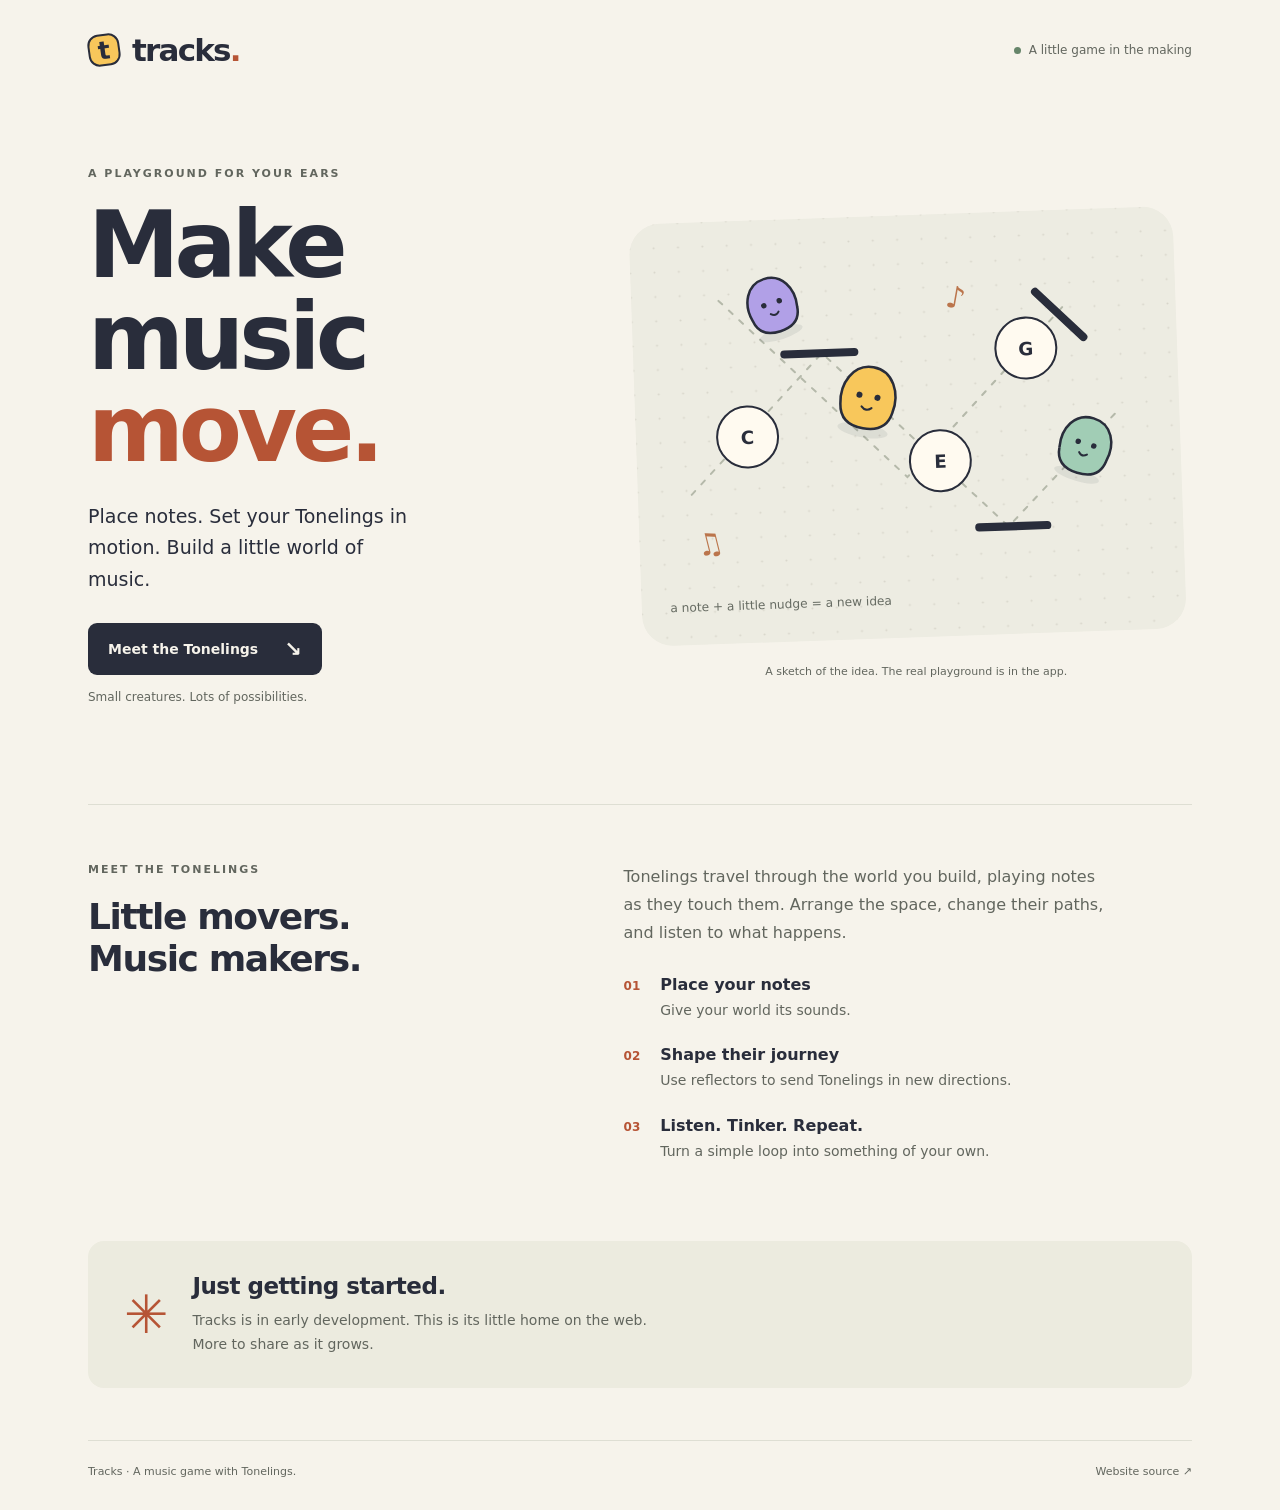
==== index.html @ f96f88aa "Add minimal Tracks website and GitHub Pages setup guide" ====
<!doctype html>
<html lang="en">
<head>
  <meta charset="utf-8">
  <meta name="viewport" content="width=device-width, initial-scale=1">
  <meta name="description" content="Tracks is a playful music game. Place notes, guide tiny Tonelings, and turn movement into music.">
  <meta name="theme-color" content="#f6f3eb">
  <title>Tracks — Make music move.</title>
  <link rel="icon" href="./favicon.svg" type="image/svg+xml">
  <link rel="stylesheet" href="./styles.css">
</head>
<body>
  <a class="skip" href="#main">Skip to content</a>
  <div class="page">
    <header>
      <a class="wordmark" href="./" aria-label="Tracks home"><span class="logo" aria-hidden="true">t</span>tracks<span class="period">.</span></a>
      <span class="status"><span aria-hidden="true"></span> A little game in the making</span>
    </header>
    <main id="main">
      <section class="hero" aria-labelledby="title">
        <div class="intro">
          <p class="eyebrow">A playground for your ears</p>
          <h1 id="title">Make music<br><span>move.</span></h1>
          <p class="lede">Place notes. Set your Tonelings in motion. Build a little world of music.</p>
          <a class="button" href="#how-it-works">Meet the Tonelings <span aria-hidden="true">↘</span></a>
          <p class="aside">Small creatures. Lots of possibilities.</p>
        </div>
        <figure class="playground">
          <svg viewBox="0 0 560 440" role="img" aria-labelledby="scene-title scene-description">
            <title id="scene-title">A little world of moving music</title>
            <desc id="scene-description">Three colourful Tonelings follow dotted paths between musical notes and reflectors. An illustration of the idea behind Tracks.</desc>
            <defs>
              <pattern id="dots" width="24" height="24" patternUnits="userSpaceOnUse"><circle cx="12" cy="12" r="1" fill="#d8d6cb"/></pattern>
            </defs>
            <rect x="12" y="12" width="536" height="416" rx="30" fill="#edece2"/>
            <rect x="12" y="12" width="536" height="416" rx="30" fill="url(#dots)"/>
            <path d="M65 280 L198 145 L376 322 L485 214" fill="none" stroke="#b5b9aa" stroke-width="2" stroke-dasharray="5 9" stroke-linecap="round"/>
            <path d="M98 90 L278 270 L442 102" fill="none" stroke="#b5b9aa" stroke-width="2" stroke-dasharray="5 9" stroke-linecap="round"/>
            <g stroke="#292d3b" stroke-width="8" stroke-linecap="round"><path d="M161 145 H230"/><path d="M347 322 H414"/><path d="M410 92 L456 138"/></g>
            <g fill="#fffaf0" stroke="#292d3b" stroke-width="2">
              <circle cx="122" cy="225" r="30"/><circle cx="311" cy="255" r="30"/><circle cx="399" cy="147" r="30"/>
            </g>
            <g fill="#292d3b" font-family="system-ui, sans-serif" font-size="18" font-weight="700" text-anchor="middle"><text x="122" y="232">C</text><text x="311" y="262">E</text><text x="399" y="154">G</text></g>
            <g transform="translate(242 191) rotate(12)">
              <ellipse cy="32" rx="25" ry="7" fill="#232737" opacity=".08"/>
              <path d="M-26 10 C-30-10-20-31 0-31 S30-10 26 10 Q23 30 0 30 Q-23 30-26 10" fill="#f8c75b" stroke="#292d3b" stroke-width="2.5"/>
              <circle cx="-9" cy="-2" r="3" fill="#292d3b"/><circle cx="9" cy="-2" r="3" fill="#292d3b"/>
              <path d="M-5 9 Q0 14 5 9" fill="none" stroke="#292d3b" stroke-width="2" stroke-linecap="round"/>
            </g>
            <g transform="translate(151 97) rotate(-16)">
              <ellipse cy="28" rx="22" ry="6" fill="#232737" opacity=".08"/>
              <path d="M-23 8 C-27-10-18-28 0-28 S27-10 23 8 Q21 26 0 26 Q-21 26-23 8" fill="#b1a0e7" stroke="#292d3b" stroke-width="2.5"/>
              <circle cx="-8" cy="-3" r="2.7" fill="#292d3b"/><circle cx="8" cy="-3" r="2.7" fill="#292d3b"/>
              <path d="M-4 7 Q0 11 4 7" fill="none" stroke="#292d3b" stroke-width="2" stroke-linecap="round"/>
            </g>
            <g transform="translate(454 246) rotate(19)">
              <ellipse cy="29" rx="23" ry="6" fill="#232737" opacity=".08"/>
              <path d="M-24 8 C-28-11-19-29 0-29 S28-11 24 8 Q22 27 0 27 Q-22 27-24 8" fill="#a1cdb5" stroke="#292d3b" stroke-width="2.5"/>
              <circle cx="-8" cy="-3" r="2.7" fill="#292d3b"/><circle cx="8" cy="-3" r="2.7" fill="#292d3b"/>
              <path d="M-4 7 Q0 11 4 7" fill="none" stroke="#292d3b" stroke-width="2" stroke-linecap="round"/>
            </g>
            <g fill="#666b62" font-family="system-ui, sans-serif" font-size="12"><text x="40" y="395">a note + a little nudge = a new idea</text></g>
            <g fill="#bb754c" font-family="system-ui, sans-serif" font-size="30"><text x="320" y="103" transform="rotate(12 320 103)">♪</text><text x="70" y="342" transform="rotate(-12 70 342)">♫</text></g>
          </svg>
          <figcaption>A sketch of the idea. The real playground is in the app.</figcaption>
        </figure>
      </section>
      <section id="how-it-works" class="how" aria-labelledby="how-title">
        <div class="section-heading"><p class="eyebrow">Meet the Tonelings</p><h2 id="how-title">Little movers.<br>Music makers.</h2></div>
        <div class="explanation">
          <p>Tonelings travel through the world you build, playing notes as they touch them. Arrange the space, change their paths, and listen to what happens.</p>
          <ol>
            <li><span class="step">01</span><div><h3>Place your notes</h3><p>Give your world its sounds.</p></div></li>
            <li><span class="step">02</span><div><h3>Shape their journey</h3><p>Use reflectors to send Tonelings in new directions.</p></div></li>
            <li><span class="step">03</span><div><h3>Listen. Tinker. Repeat.</h3><p>Turn a simple loop into something of your own.</p></div></li>
          </ol>
        </div>
      </section>
      <section class="coming" aria-labelledby="coming-title"><span class="spark" aria-hidden="true">✳</span><div><h2 id="coming-title">Just getting started.</h2><p>Tracks is in early development. This is its little home on the web.<br>More to share as it grows.</p></div></section>
    </main>
    <footer><span>Tracks <span aria-hidden="true">·</span> A music game with Tonelings.</span><a href="https://github.com/pink-paper/tracks-website">Website source <span aria-hidden="true">↗</span></a></footer>
  </div>
</body>
</html>
---- styles.css ----
:root{color-scheme:light;--paper:#f6f3eb;--ink:#292d3b;--muted:#62665e;--accent:#b65435;--line:#deded3}
*{box-sizing:border-box}
html{scroll-behavior:smooth;scroll-padding-top:2rem}
body{margin:0;background:var(--paper);color:var(--ink);font-family:Inter,ui-sans-serif,system-ui,-apple-system,BlinkMacSystemFont,"Segoe UI",sans-serif;-webkit-font-smoothing:antialiased}
a{color:inherit;text-underline-offset:4px}
a:focus-visible{outline:3px solid var(--accent);outline-offset:6px}
.skip{position:absolute;top:-100px;left:1rem;padding:1rem;background:var(--ink);color:white;z-index:2}.skip:focus{top:1rem}
.page{max-width:1200px;margin:auto;padding:0 48px}
header{display:flex;justify-content:space-between;align-items:center;padding:32px 0}
.wordmark{display:inline-flex;align-items:center;font-size:31px;letter-spacing:-1.8px;font-weight:850;text-decoration:none}.period{color:var(--accent)}
.logo{display:grid;place-items:center;width:32px;height:32px;margin-right:12px;background:#f8c75b;border:2px solid var(--ink);border-radius:11px;transform:rotate(-8deg);font-size:25px;line-height:1;letter-spacing:0}
.status{font-size:12px;color:var(--muted);display:flex;align-items:center;gap:8px}.status span{width:7px;height:7px;border-radius:50%;background:#66856a}
.hero{display:grid;grid-template-columns:1fr 1.12fr;gap:28px;align-items:center;padding:67px 0 88px}
.eyebrow{text-transform:uppercase;letter-spacing:2px;font-size:11px;font-weight:750;color:var(--muted);margin:0 0 20px}
h1{font-size:clamp(64px,7.2vw,92px);line-height:1;letter-spacing:-5px;margin:0 0 25px;font-weight:850}h1 span{color:var(--accent)}
.lede{font-size:19px;line-height:1.65;max-width:340px;margin:0 0 28px}
.button{display:inline-flex;gap:26px;align-items:center;min-height:52px;padding:14px 20px;background:var(--ink);color:var(--paper);border-radius:9px;text-decoration:none;font-size:14px;font-weight:650;transition:background .15s}.button:hover{background:#454b60}.button span{font-size:21px;line-height:1}
.aside{font-size:12px;color:var(--muted);margin-top:15px}
.playground{margin:0;transform:rotate(-2deg)}.playground svg{display:block;width:100%;height:auto}.playground figcaption{font-size:11px;color:var(--muted);text-align:center;margin-top:14px;line-height:1.5;transform:rotate(2deg)}
.how{border-top:1px solid var(--line);padding:58px 0 55px;display:grid;grid-template-columns:1fr 1.12fr;gap:28px}
h2{font-size:36px;line-height:1.16;letter-spacing:-1.4px;font-weight:750;margin:0}.explanation>p{font-size:16px;line-height:1.75;max-width:480px;margin:0 0 28px;color:var(--muted)}
ol{list-style:none;margin:0;padding:0}li{display:flex;gap:20px;align-items:flex-start;margin:0 0 24px}.step{font-size:12px;font-weight:750;color:var(--accent);padding-top:4px}h3{font-size:16px;margin:0 0 5px;font-weight:700}li p{font-size:14px;line-height:1.6;color:var(--muted);margin:0}
.coming{display:flex;gap:24px;align-items:center;padding:32px 36px;background:#ecebdf;border-radius:16px;margin:0 0 52px}.coming h2{font-size:23px;letter-spacing:-.5px}.coming p{font-size:14px;line-height:1.7;color:var(--muted);margin:9px 0 0}.spark{font-size:53px;color:var(--accent);line-height:1}
footer{display:flex;justify-content:space-between;gap:20px;padding:24px 0 32px;border-top:1px solid var(--line);font-size:11px;color:var(--muted)}footer a{text-decoration:none}footer a:hover{text-decoration:underline}
@media(max-width:760px){.page{padding:0 24px}header{padding:25px 0}.status{font-size:10px;max-width:130px;line-height:1.5}.hero{grid-template-columns:1fr;padding:42px 0 45px;gap:30px}h1{font-size:76px;letter-spacing:-4px}.lede{font-size:18px;max-width:370px}.playground{max-width:550px;width:100%;justify-self:center}.how{grid-template-columns:1fr;padding:37px 0 27px;gap:24px}h2{font-size:31px}.section-heading h2 br{display:none}.coming{padding:25px 22px;gap:18px;margin-bottom:32px}.spark{font-size:39px}.coming p br{display:none}footer{flex-wrap:wrap;gap:14px}}
@media(max-width:360px){.page{padding:0 18px}h1{font-size:64px}.wordmark{font-size:27px}.status{max-width:115px}.coming{align-items:flex-start}}
@media(prefers-reduced-motion:reduce){html{scroll-behavior:auto}.button{transition:none}}
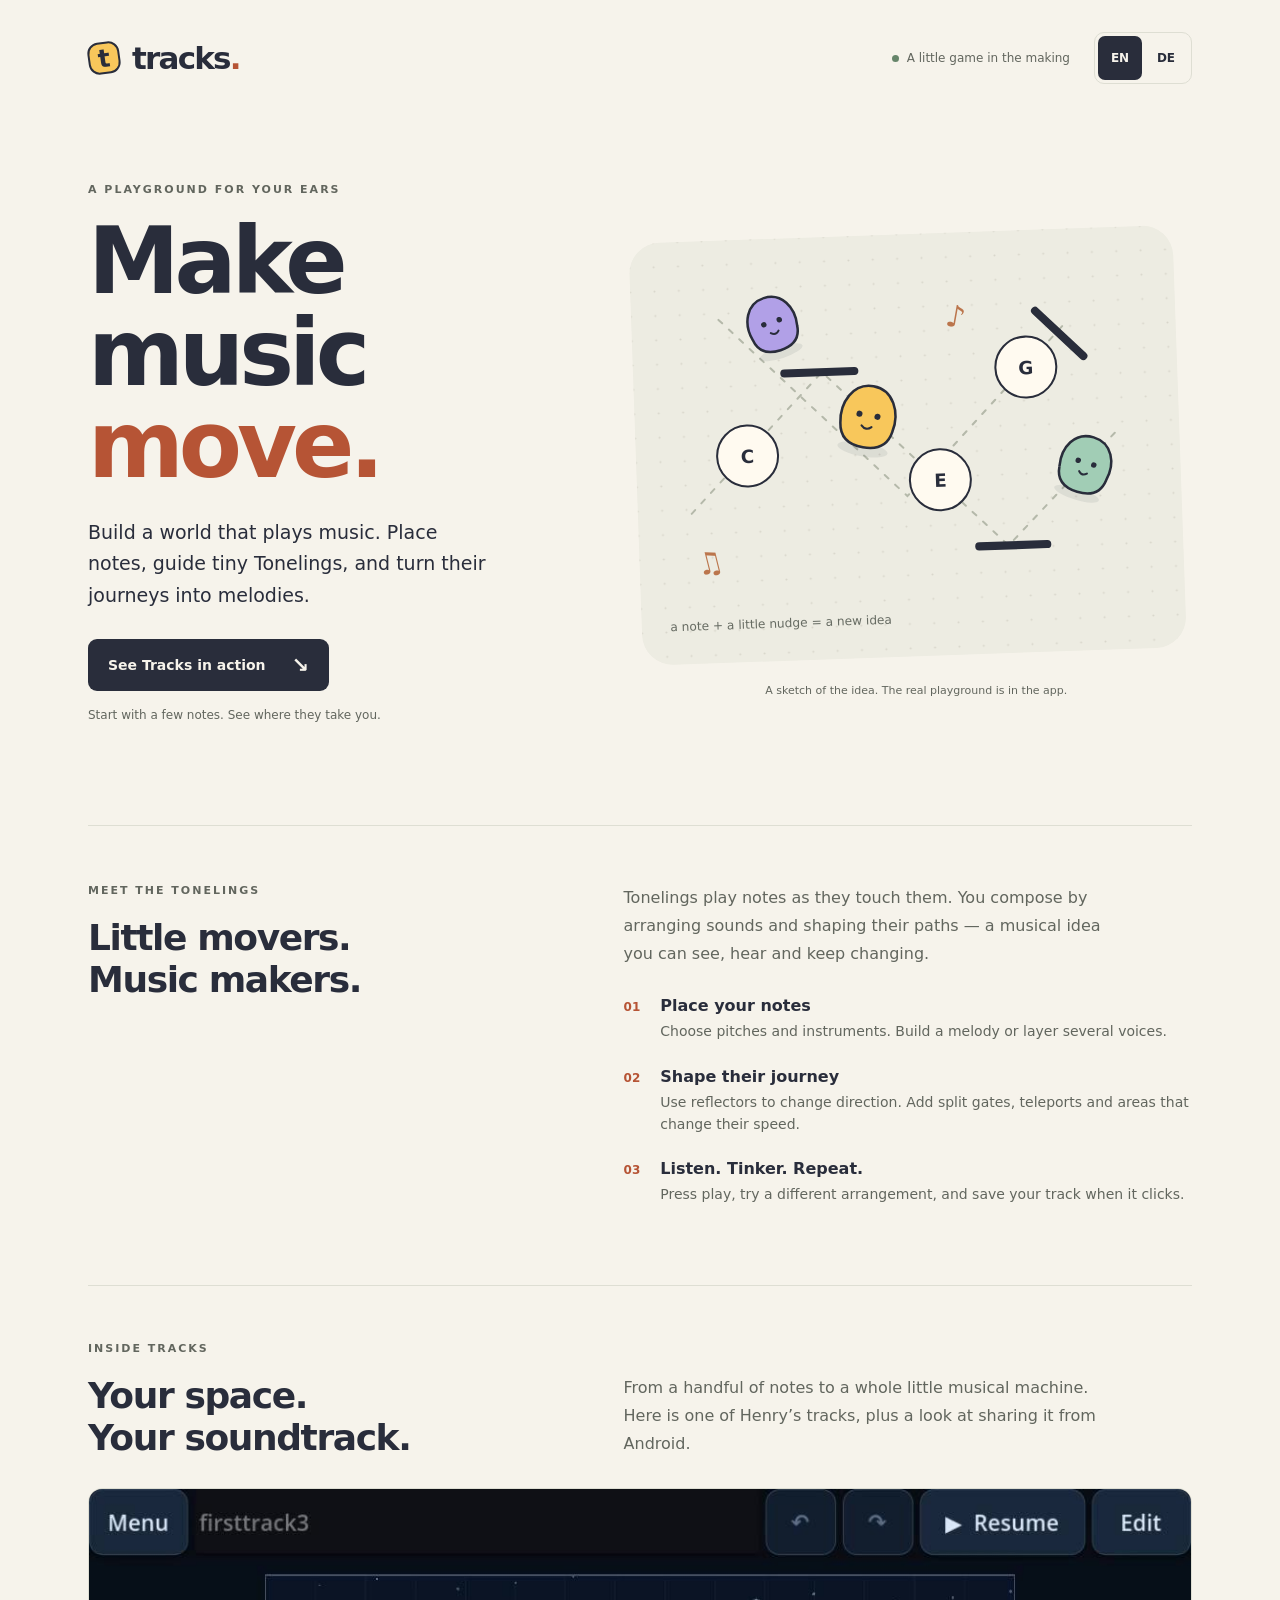
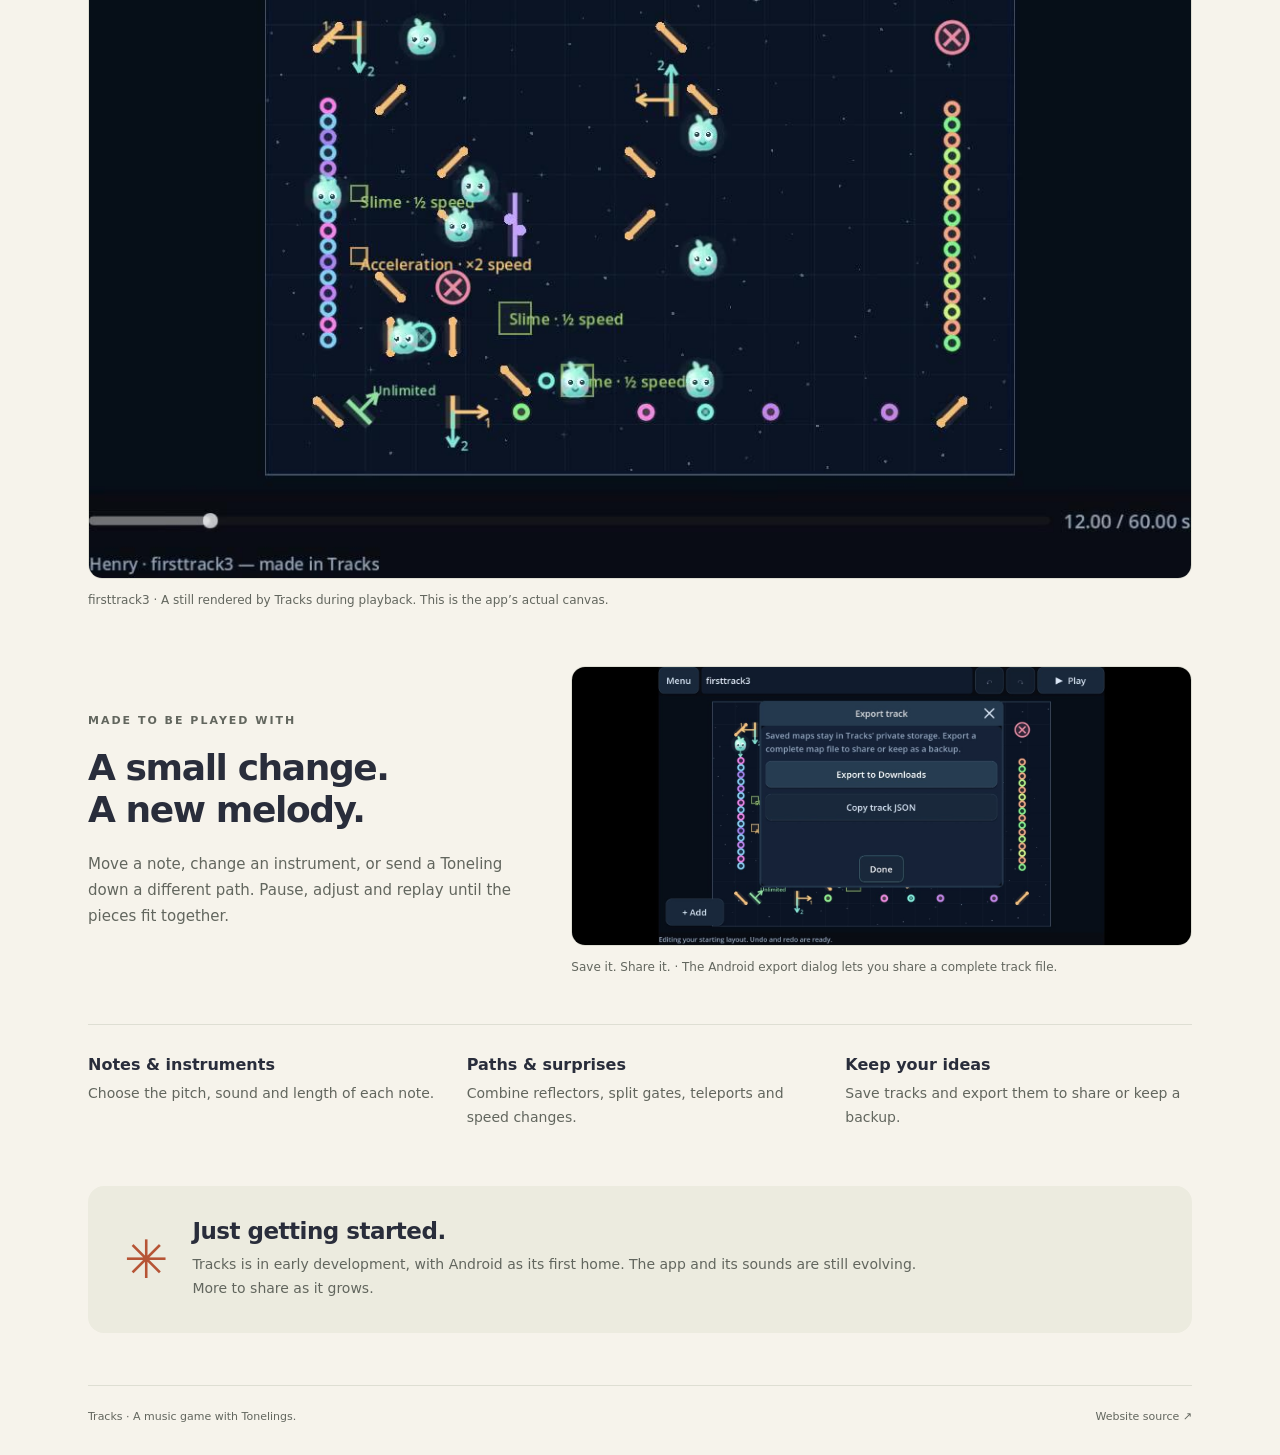
==== commit 9365fc24: "Add English and German pages with app images and clearer introduction" ====
--- a/index.html
+++ b/index.html
@@ -1,30 +1,29 @@
 <!doctype html>
-<html lang="en">
+<html lang="en" data-language-entry="auto">
 <head>
   <meta charset="utf-8">
   <meta name="viewport" content="width=device-width, initial-scale=1">
-  <meta name="description" content="Tracks is a playful music game. Place notes, guide tiny Tonelings, and turn movement into music.">
+  <meta name="description" content="Build musical worlds with Tracks. Place notes, guide tiny Tonelings, and turn their journeys into melodies.">
   <meta name="theme-color" content="#f6f3eb">
   <title>Tracks — Make music move.</title>
+  <link rel="canonical" href="https://pink-paper.github.io/tracks-website/en/">
+  <link rel="alternate" hreflang="en" href="https://pink-paper.github.io/tracks-website/en/">
+  <link rel="alternate" hreflang="de" href="https://pink-paper.github.io/tracks-website/de/">
+  <link rel="alternate" hreflang="x-default" href="https://pink-paper.github.io/tracks-website/">
   <link rel="icon" href="./favicon.svg" type="image/svg+xml">
   <link rel="stylesheet" href="./styles.css">
+  <script src="./language.js"></script>
 </head>
 <body>
   <a class="skip" href="#main">Skip to content</a>
   <div class="page">
     <header>
-      <a class="wordmark" href="./" aria-label="Tracks home"><span class="logo" aria-hidden="true">t</span>tracks<span class="period">.</span></a>
-      <span class="status"><span aria-hidden="true"></span> A little game in the making</span>
+      <a class="wordmark" href="./en/" aria-label="Tracks home"><span class="logo" aria-hidden="true">t</span>tracks<span class="period">.</span></a>
+      <div class="header-tools"><span class="status"><span aria-hidden="true"></span>A little game in the making</span><nav class="languages" aria-label="Language"><a href="./en/" lang="en" hreflang="en" aria-label="English">EN</a><a href="./de/" lang="de" hreflang="de" aria-label="Deutsch">DE</a></nav></div>
     </header>
     <main id="main">
       <section class="hero" aria-labelledby="title">
-        <div class="intro">
-          <p class="eyebrow">A playground for your ears</p>
-          <h1 id="title">Make music<br><span>move.</span></h1>
-          <p class="lede">Place notes. Set your Tonelings in motion. Build a little world of music.</p>
-          <a class="button" href="#how-it-works">Meet the Tonelings <span aria-hidden="true">↘</span></a>
-          <p class="aside">Small creatures. Lots of possibilities.</p>
-        </div>
+        <div class="intro"><p class="eyebrow">A playground for your ears</p><h1 id="title">Make music<br><span>move.</span></h1><p class="lede">Build a world that plays music. Place notes, guide tiny Tonelings, and turn their journeys into melodies.</p><a class="button" href="#inside">See Tracks in action <span aria-hidden="true">↘</span></a><p class="aside">Start with a few notes. See where they take you.</p></div>
         <figure class="playground">
           <svg viewBox="0 0 560 440" role="img" aria-labelledby="scene-title scene-description">
             <title id="scene-title">A little world of moving music</title>
@@ -67,16 +66,15 @@
       </section>
       <section id="how-it-works" class="how" aria-labelledby="how-title">
         <div class="section-heading"><p class="eyebrow">Meet the Tonelings</p><h2 id="how-title">Little movers.<br>Music makers.</h2></div>
-        <div class="explanation">
-          <p>Tonelings travel through the world you build, playing notes as they touch them. Arrange the space, change their paths, and listen to what happens.</p>
-          <ol>
-            <li><span class="step">01</span><div><h3>Place your notes</h3><p>Give your world its sounds.</p></div></li>
-            <li><span class="step">02</span><div><h3>Shape their journey</h3><p>Use reflectors to send Tonelings in new directions.</p></div></li>
-            <li><span class="step">03</span><div><h3>Listen. Tinker. Repeat.</h3><p>Turn a simple loop into something of your own.</p></div></li>
-          </ol>
-        </div>
+        <div class="explanation"><p>Tonelings play notes as they touch them. You compose by arranging sounds and shaping their paths — a musical idea you can see, hear and keep changing.</p><ol><li><span class="step">01</span><div><h3>Place your notes</h3><p>Choose pitches and instruments. Build a melody or layer several voices.</p></div></li><li><span class="step">02</span><div><h3>Shape their journey</h3><p>Use reflectors to change direction. Add split gates, teleports and areas that change their speed.</p></div></li><li><span class="step">03</span><div><h3>Listen. Tinker. Repeat.</h3><p>Press play, try a different arrangement, and save your track when it clicks.</p></div></li></ol></div>
       </section>
-      <section class="coming" aria-labelledby="coming-title"><span class="spark" aria-hidden="true">✳</span><div><h2 id="coming-title">Just getting started.</h2><p>Tracks is in early development. This is its little home on the web.<br>More to share as it grows.</p></div></section>
+      <section id="inside" class="inside" aria-labelledby="inside-title">
+        <div class="gallery-heading"><div><p class="eyebrow">Inside Tracks</p><h2 id="inside-title">Your space.<br>Your soundtrack.</h2></div><p>From a handful of notes to a whole little musical machine. Here is one of Henry’s tracks, plus a look at sharing it from Android.</p></div>
+        <figure class="app-shot"><a href="./assets/firsttrack3.jpg"><img src="./assets/firsttrack3.jpg" width="1152" height="720" loading="lazy" decoding="async" alt="App-rendered playback of firsttrack3: green Tonelings move between colourful notes, angled reflectors, split gates and speed-changing areas."></a><figcaption>firsttrack3 · A still rendered by Tracks during playback. This is the app’s actual canvas.</figcaption></figure>
+        <div class="detail-grid"><div class="detail-copy"><p class="eyebrow">Made to be played with</p><h2>A small change.<br>A new melody.</h2><p>Move a note, change an instrument, or send a Toneling down a different path. Pause, adjust and replay until the pieces fit together.</p></div><figure class="app-shot export-shot"><a href="./assets/android-export.jpg"><img src="./assets/android-export.jpg" width="1536" height="691" loading="lazy" decoding="async" alt="Tracks on Android with the Export track dialog open, offering Export to Downloads and Copy track JSON."></a><figcaption>Save it. Share it. · The Android export dialog lets you share a complete track file.</figcaption></figure></div>
+        <div class="features"><article><h3>Notes & instruments</h3><p>Choose the pitch, sound and length of each note.</p></article><article><h3>Paths & surprises</h3><p>Combine reflectors, split gates, teleports and speed changes.</p></article><article><h3>Keep your ideas</h3><p>Save tracks and export them to share or keep a backup.</p></article></div>
+      </section>
+      <section class="coming" aria-labelledby="coming-title"><span class="spark" aria-hidden="true">✳</span><div><h2 id="coming-title">Just getting started.</h2><p>Tracks is in early development, with Android as its first home. The app and its sounds are still evolving. More to share as it grows.</p></div></section>
     </main>
     <footer><span>Tracks <span aria-hidden="true">·</span> A music game with Tonelings.</span><a href="https://github.com/pink-paper/tracks-website">Website source <span aria-hidden="true">↗</span></a></footer>
   </div>
--- a/styles.css
+++ b/styles.css
@@ -25,3 +25,22 @@
 @media(max-width:760px){.page{padding:0 24px}header{padding:25px 0}.status{font-size:10px;max-width:130px;line-height:1.5}.hero{grid-template-columns:1fr;padding:42px 0 45px;gap:30px}h1{font-size:76px;letter-spacing:-4px}.lede{font-size:18px;max-width:370px}.playground{max-width:550px;width:100%;justify-self:center}.how{grid-template-columns:1fr;padding:37px 0 27px;gap:24px}h2{font-size:31px}.section-heading h2 br{display:none}.coming{padding:25px 22px;gap:18px;margin-bottom:32px}.spark{font-size:39px}.coming p br{display:none}footer{flex-wrap:wrap;gap:14px}}
 @media(max-width:360px){.page{padding:0 18px}h1{font-size:64px}.wordmark{font-size:27px}.status{max-width:115px}.coming{align-items:flex-start}}
 @media(prefers-reduced-motion:reduce){html{scroll-behavior:auto}.button{transition:none}}
+.header-tools{display:flex;align-items:center;gap:24px}
+.languages{display:flex;gap:2px;padding:3px;border:1px solid var(--line);border-radius:10px}
+.languages a{display:grid;place-items:center;min-width:44px;min-height:44px;padding:8px;font-size:12px;font-weight:750;text-decoration:none;border-radius:7px}
+.languages a:hover{background:#e9e6dd}.languages a[aria-current=page]{background:var(--ink);color:var(--paper)}
+html[lang=de] h1{font-size:clamp(42px,5.2vw,64px);letter-spacing:-3px;line-height:1.08}
+.lede{max-width:410px}.aside{line-height:1.6}
+.inside{border-top:1px solid var(--line);padding:56px 0}
+.gallery-heading{display:grid;grid-template-columns:1fr 1.12fr;gap:28px;align-items:end;margin-bottom:30px}
+.gallery-heading>p,.detail-copy>p:not(.eyebrow){font-size:16px;line-height:1.75;color:var(--muted);max-width:490px;margin:0}
+.app-shot{margin:0;min-width:0}.app-shot img{display:block;width:100%;height:auto;background:#0b1220;border-radius:14px;border:1px solid var(--line)}
+.app-shot a{display:block;border-radius:14px}.app-shot figcaption{font-size:12px;color:var(--muted);line-height:1.65;margin-top:12px;max-width:760px}
+.detail-grid{display:grid;grid-template-columns:1fr 1.4fr;gap:40px;align-items:center;margin-top:55px}
+.detail-copy h2{margin-bottom:20px}.detail-copy>p:not(.eyebrow){font-size:15px}
+.features{display:grid;grid-template-columns:repeat(3,minmax(0,1fr));gap:32px;margin-top:46px;padding-top:30px;border-top:1px solid var(--line)}
+.features p{font-size:14px;line-height:1.7;color:var(--muted);margin:8px 0 0}
+.coming p{max-width:760px}
+.section-heading h2 br{display:initial}
+@media(max-width:960px){.header-tools{gap:16px}.header-tools .status{max-width:155px;line-height:1.5}.detail-grid{gap:26px}}
+@media(max-width:760px){.header-tools .status{display:none}.header-tools{gap:0}.languages a{min-width:44px}.gallery-heading,.detail-grid{grid-template-columns:1fr;gap:24px}.gallery-heading{align-items:start}.inside{padding:38px 0}.detail-grid{margin-top:36px}.features{grid-template-columns:1fr;gap:22px;margin-top:30px}.app-shot img{border-radius:9px}.detail-copy>p:not(.eyebrow){max-width:540px}html[lang=de] h1{font-size:clamp(40px,8.8vw,62px);letter-spacing:-2px}}
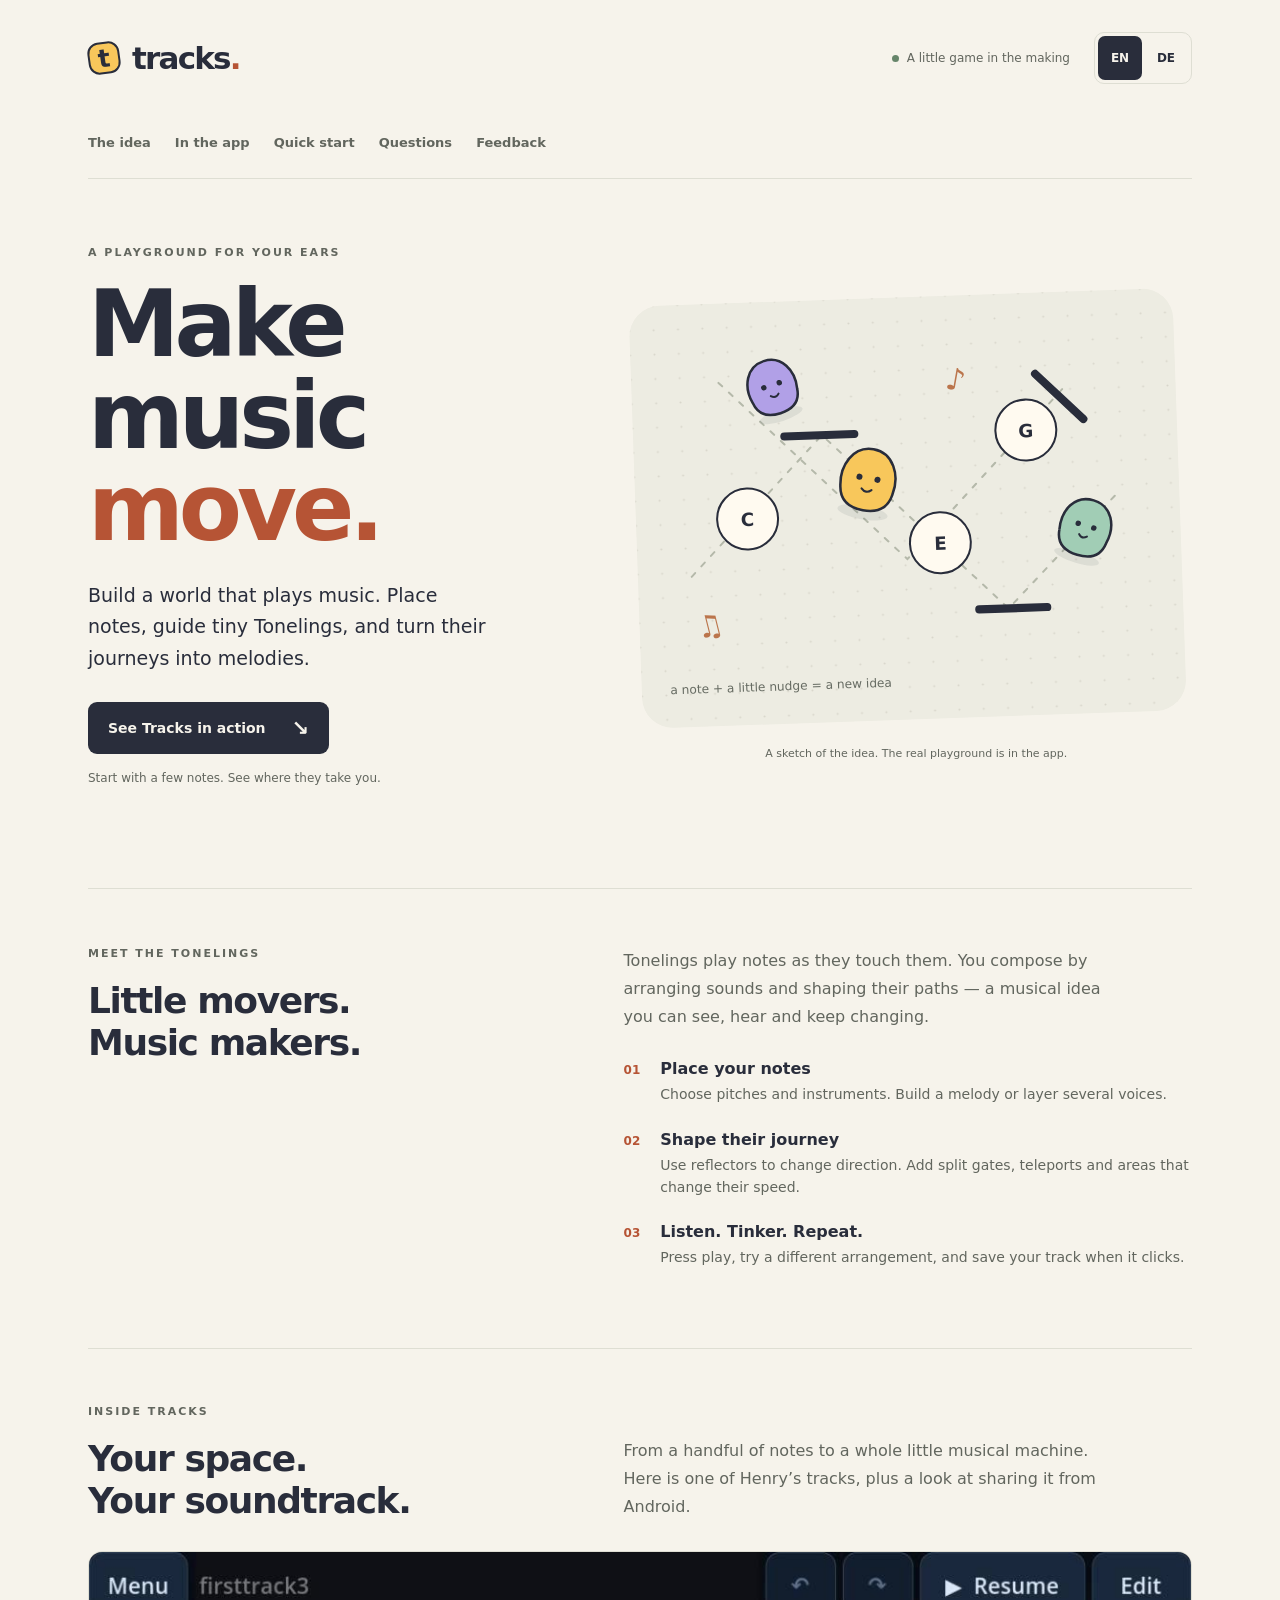
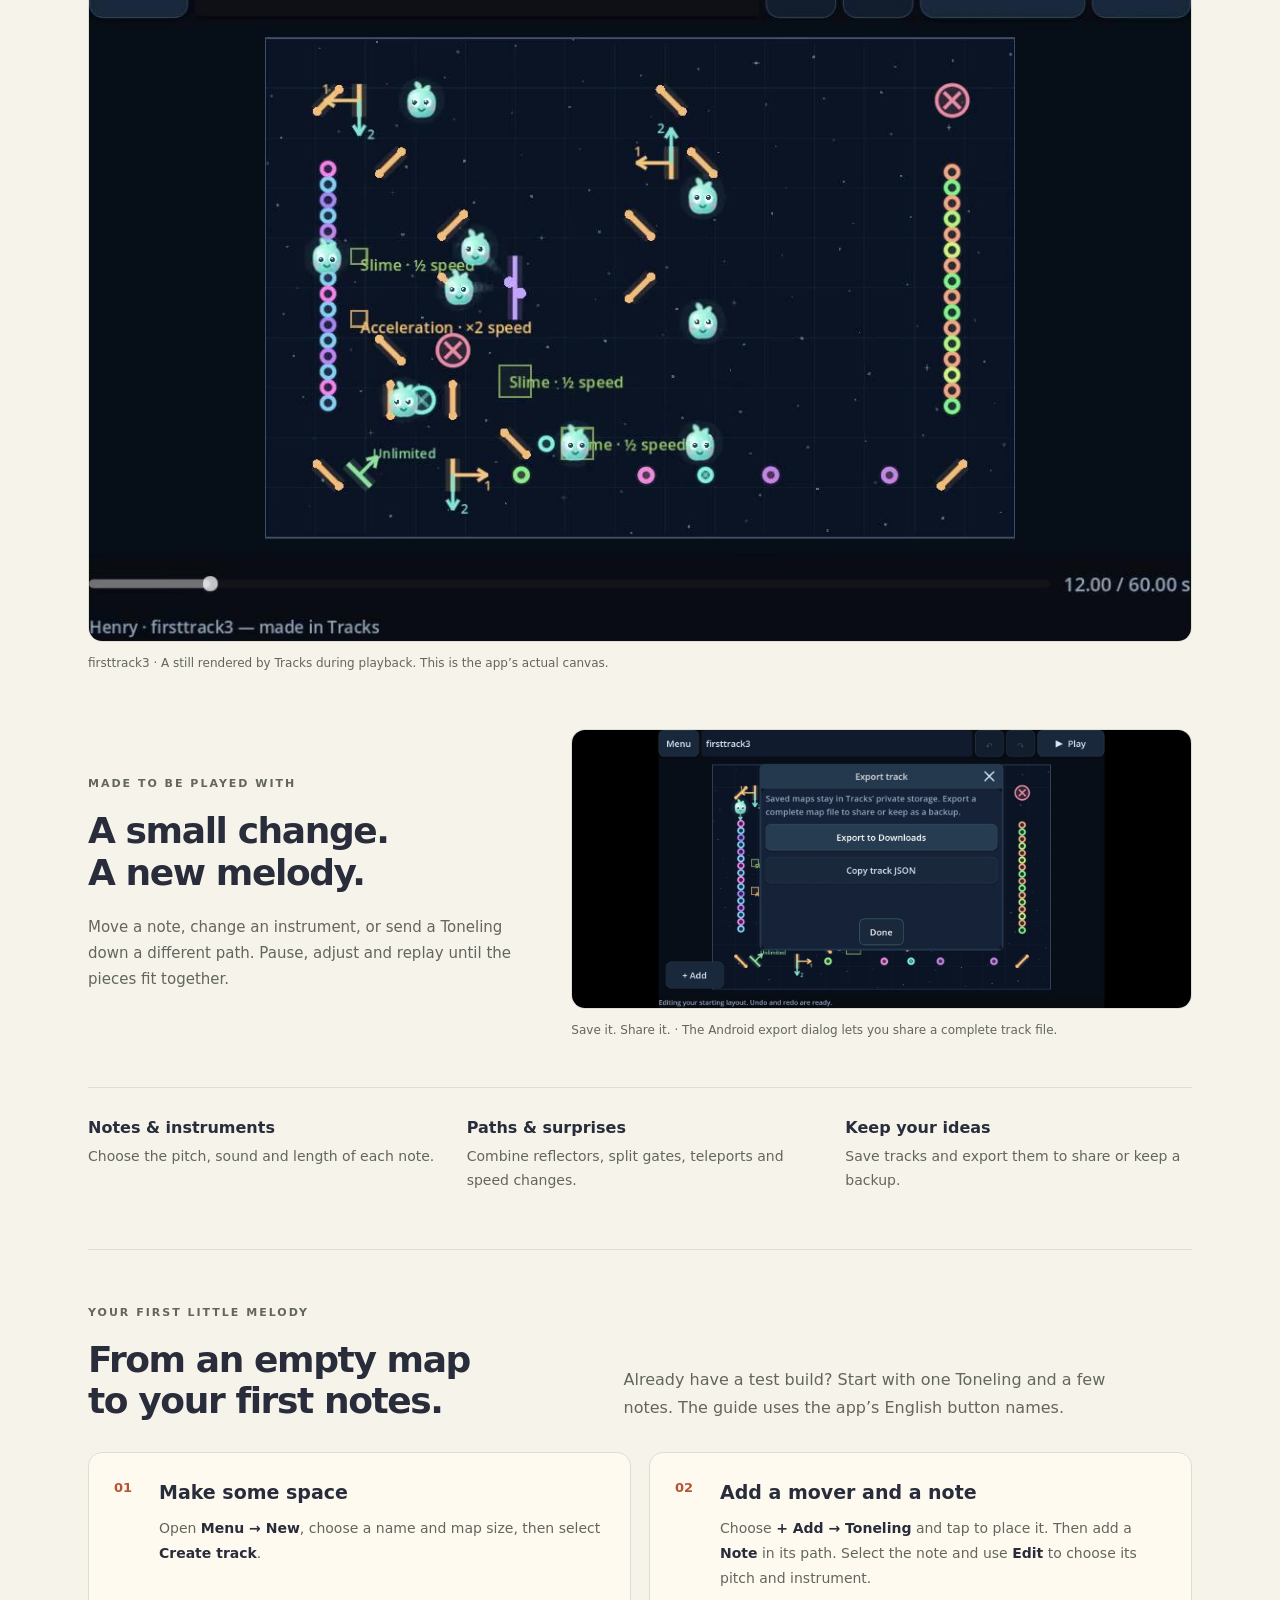
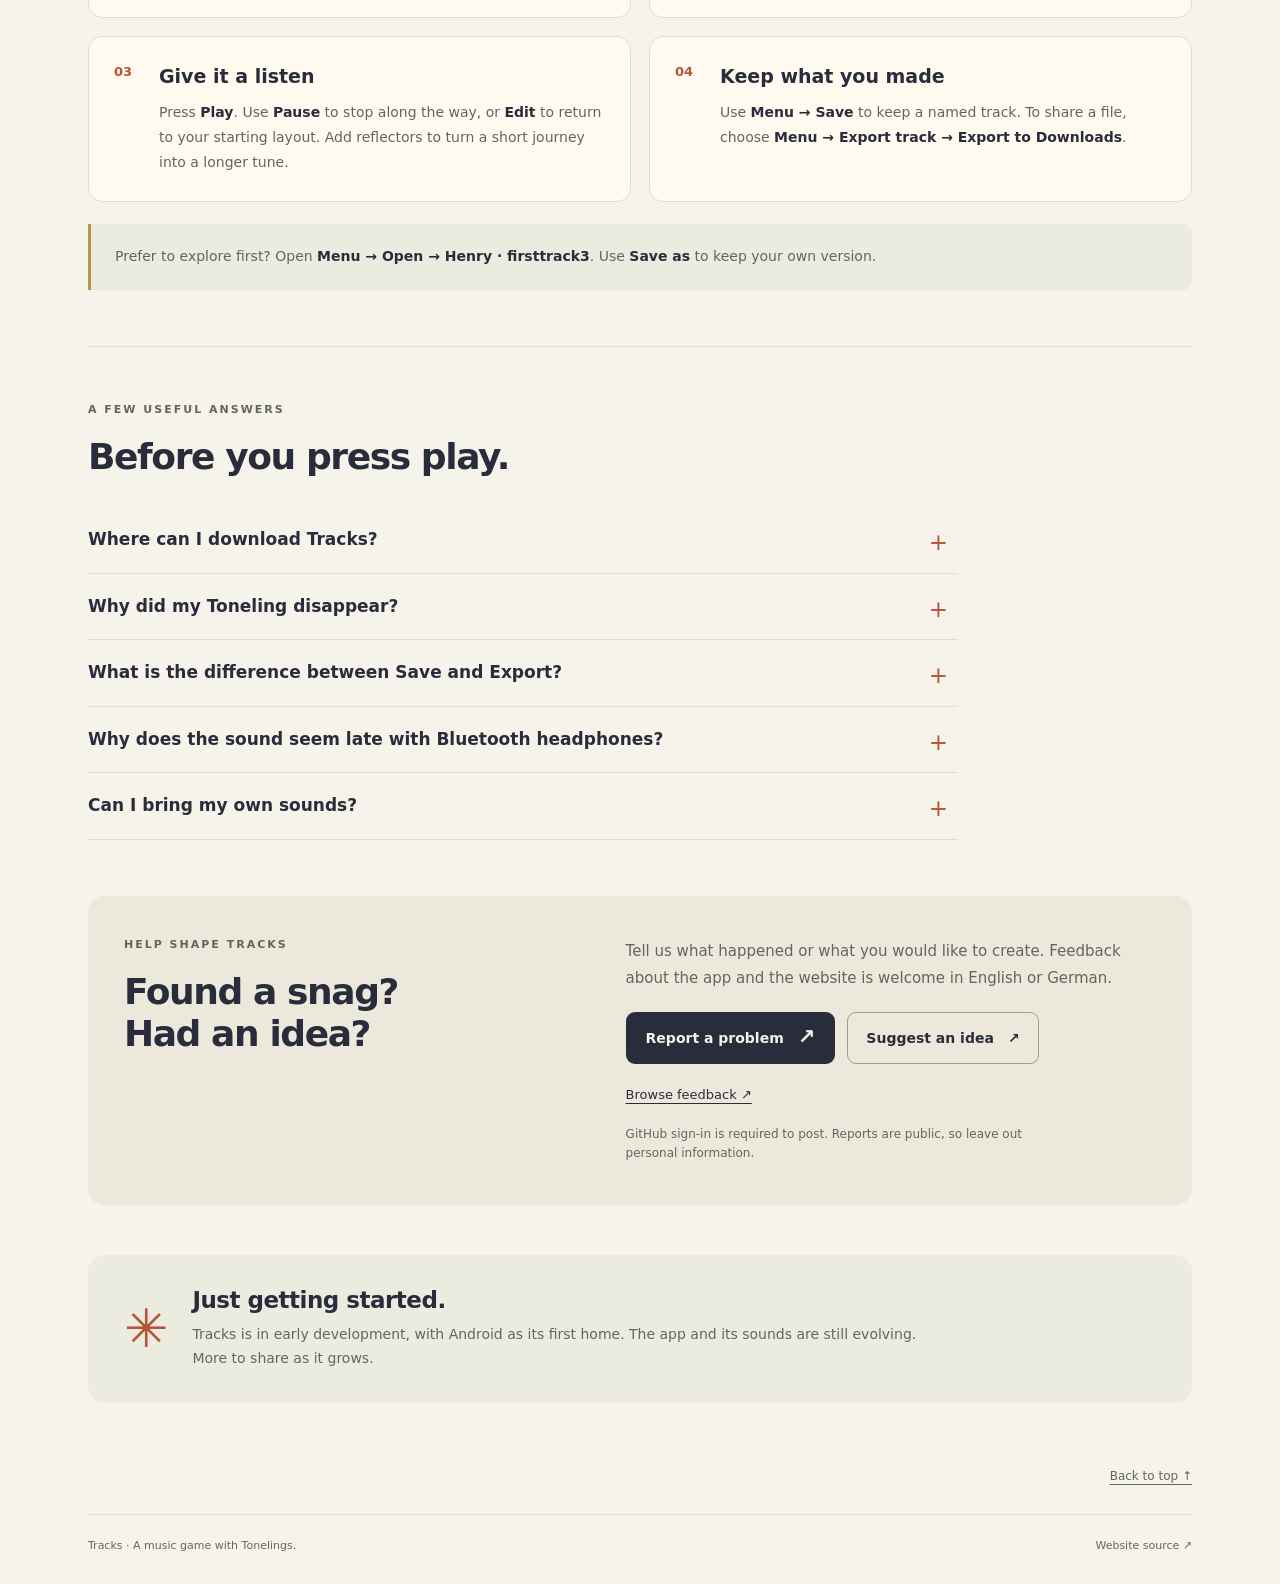
==== commit ae458f74: "Add bilingual quick-start guide, FAQs, navigation and feedback forms" ====
--- a/index.html
+++ b/index.html
@@ -21,7 +21,8 @@
       <a class="wordmark" href="./en/" aria-label="Tracks home"><span class="logo" aria-hidden="true">t</span>tracks<span class="period">.</span></a>
       <div class="header-tools"><span class="status"><span aria-hidden="true"></span>A little game in the making</span><nav class="languages" aria-label="Language"><a href="./en/" lang="en" hreflang="en" aria-label="English">EN</a><a href="./de/" lang="de" hreflang="de" aria-label="Deutsch">DE</a></nav></div>
     </header>
-    <main id="main">
+    <nav class="section-nav" aria-label="Explore Tracks"><a href="#how-it-works">The idea</a><a href="#inside">In the app</a><a href="#start">Quick start</a><a href="#questions">Questions</a><a href="#feedback">Feedback</a></nav>
+    <main id="main" tabindex="-1">
       <section class="hero" aria-labelledby="title">
         <div class="intro"><p class="eyebrow">A playground for your ears</p><h1 id="title">Make music<br><span>move.</span></h1><p class="lede">Build a world that plays music. Place notes, guide tiny Tonelings, and turn their journeys into melodies.</p><a class="button" href="#inside">See Tracks in action <span aria-hidden="true">↘</span></a><p class="aside">Start with a few notes. See where they take you.</p></div>
         <figure class="playground">
@@ -74,8 +75,20 @@
         <div class="detail-grid"><div class="detail-copy"><p class="eyebrow">Made to be played with</p><h2>A small change.<br>A new melody.</h2><p>Move a note, change an instrument, or send a Toneling down a different path. Pause, adjust and replay until the pieces fit together.</p></div><figure class="app-shot export-shot"><a href="./assets/android-export.jpg"><img src="./assets/android-export.jpg" width="1536" height="691" loading="lazy" decoding="async" alt="Tracks on Android with the Export track dialog open, offering Export to Downloads and Copy track JSON."></a><figcaption>Save it. Share it. · The Android export dialog lets you share a complete track file.</figcaption></figure></div>
         <div class="features"><article><h3>Notes & instruments</h3><p>Choose the pitch, sound and length of each note.</p></article><article><h3>Paths & surprises</h3><p>Combine reflectors, split gates, teleports and speed changes.</p></article><article><h3>Keep your ideas</h3><p>Save tracks and export them to share or keep a backup.</p></article></div>
       </section>
+      <section id="start" class="getting-started" aria-labelledby="start-title">
+        <div class="gallery-heading"><div><p class="eyebrow">Your first little melody</p><h2 id="start-title">From an empty map<br>to your first notes.</h2></div><p>Already have a test build? Start with one Toneling and a few notes. The guide uses the app’s English button names.</p></div>
+        <div class="guide-grid"><article class="guide-card"><span class="guide-number" aria-hidden="true">01</span><h3>Make some space</h3><p>Open <strong>Menu → New</strong>, choose a name and map size, then select <strong>Create track</strong>.</p></article><article class="guide-card"><span class="guide-number" aria-hidden="true">02</span><h3>Add a mover and a note</h3><p>Choose <strong>+ Add → Toneling</strong> and tap to place it. Then add a <strong>Note</strong> in its path. Select the note and use <strong>Edit</strong> to choose its pitch and instrument.</p></article><article class="guide-card"><span class="guide-number" aria-hidden="true">03</span><h3>Give it a listen</h3><p>Press <strong>Play</strong>. Use <strong>Pause</strong> to stop along the way, or <strong>Edit</strong> to return to your starting layout. Add reflectors to turn a short journey into a longer tune.</p></article><article class="guide-card"><span class="guide-number" aria-hidden="true">04</span><h3>Keep what you made</h3><p>Use <strong>Menu → Save</strong> to keep a named track. To share a file, choose <strong>Menu → Export track → Export to Downloads</strong>.</p></article></div><p class="example-tip">Prefer to explore first? Open <strong>Menu → Open → Henry · firsttrack3</strong>. Use <strong>Save as</strong> to keep your own version.</p>
+      </section>
+      <section id="questions" class="questions" aria-labelledby="questions-title">
+        <p class="eyebrow">A few useful answers</p><h2 id="questions-title">Before you press play.</h2><div class="faq-list"><details><summary>Where can I download Tracks?</summary><div class="answer"><p>Tracks is currently being developed and tested privately, primarily on Android. There is no public download on this website yet.</p></div></details><details><summary>Why did my Toneling disappear?</summary><div class="answer"><p>A Toneling leaves the performance when it crosses the map boundary. The edges do not bounce it back. Place reflectors if you want to keep it inside.</p></div></details><details><summary>What is the difference between Save and Export?</summary><div class="answer"><p><strong>Save</strong> keeps a track in the app’s own storage so you can open it again. <strong>Export track</strong> creates a separate file for sharing or backup. On supported Android versions, look in <strong>Downloads/Tracks</strong>.</p></div></details><details><summary>Why does the sound seem late with Bluetooth headphones?</summary><div class="answer"><p>Bluetooth can add noticeable delay. Try the phone speaker to compare. In <strong>Menu → Settings</strong>, <strong>Screen delay (ms)</strong> can align the animation with the sound; it does not reduce the headphones’ audio delay.</p></div></details><details><summary>Can I bring my own sounds?</summary><div class="answer"><p>Importing your own sounds is planned, but is not available in the current test version.</p></div></details></div>
+      </section>
+      <section id="feedback" class="feedback" aria-labelledby="feedback-title">
+        <div><p class="eyebrow">Help shape Tracks</p><h2 id="feedback-title">Found a snag?<br>Had an idea?</h2></div>
+        <div><p>Tell us what happened or what you would like to create. Feedback about the app and the website is welcome in English or German.</p><div class="feedback-actions"><a class="button" href="https://github.com/pink-paper/tracks-website/issues/new?template=bug_report.yml">Report a problem <span aria-hidden="true">↗</span></a><a class="secondary-button" href="https://github.com/pink-paper/tracks-website/issues/new?template=idea.yml">Suggest an idea <span aria-hidden="true">↗</span></a></div><a class="browse-feedback" href="https://github.com/pink-paper/tracks-website/issues">Browse feedback ↗</a><p class="feedback-note">GitHub sign-in is required to post. Reports are public, so leave out personal information.</p></div>
+      </section>
       <section class="coming" aria-labelledby="coming-title"><span class="spark" aria-hidden="true">✳</span><div><h2 id="coming-title">Just getting started.</h2><p>Tracks is in early development, with Android as its first home. The app and its sounds are still evolving. More to share as it grows.</p></div></section>
     </main>
+    <p class="back-top"><a href="#main">Back to top ↑</a></p>
     <footer><span>Tracks <span aria-hidden="true">·</span> A music game with Tonelings.</span><a href="https://github.com/pink-paper/tracks-website">Website source <span aria-hidden="true">↗</span></a></footer>
   </div>
 </body>
--- a/styles.css
+++ b/styles.css
@@ -44,3 +44,27 @@
 .section-heading h2 br{display:initial}
 @media(max-width:960px){.header-tools{gap:16px}.header-tools .status{max-width:155px;line-height:1.5}.detail-grid{gap:26px}}
 @media(max-width:760px){.header-tools .status{display:none}.header-tools{gap:0}.languages a{min-width:44px}.gallery-heading,.detail-grid{grid-template-columns:1fr;gap:24px}.gallery-heading{align-items:start}.inside{padding:38px 0}.detail-grid{margin-top:36px}.features{grid-template-columns:1fr;gap:22px;margin-top:30px}.app-shot img{border-radius:9px}.detail-copy>p:not(.eyebrow){max-width:540px}html[lang=de] h1{font-size:clamp(40px,8.8vw,62px);letter-spacing:-2px}}
+.section-nav{display:flex;flex-wrap:wrap;gap:4px 24px;padding:4px 0 14px;border-bottom:1px solid var(--line)}
+.section-nav a{display:inline-flex;align-items:center;min-height:44px;font-size:13px;font-weight:650;text-decoration:none;color:var(--muted)}
+.section-nav a:hover{color:var(--accent);text-decoration:underline}
+.getting-started,.questions{padding:56px 0;border-top:1px solid var(--line)}
+.guide-grid{display:grid;grid-template-columns:repeat(2,minmax(0,1fr));gap:18px}
+.guide-card{position:relative;padding:26px 28px 26px 70px;border:1px solid var(--line);border-radius:14px;background:#fffaf0}
+.guide-number{position:absolute;left:25px;top:27px;color:var(--accent);font-weight:750;font-size:13px}
+.guide-card h3{font-size:19px;line-height:1.4}.guide-card p{font-size:14px;line-height:1.8;color:var(--muted);margin:10px 0 0}
+.guide-card strong,.example-tip strong,.answer strong{font-weight:650;color:var(--ink)}
+.example-tip{padding:20px 24px;margin:22px 0 0;border-left:3px solid #b89642;background:#ecebdf;border-radius:0 9px 9px 0;font-size:14px;line-height:1.8;color:var(--muted)}
+.faq-list{margin-top:30px;max-width:870px}.faq-list details{border-bottom:1px solid var(--line)}
+.faq-list summary{position:relative;padding:20px 38px 20px 0;cursor:pointer;font-size:17px;line-height:1.5;font-weight:650;list-style:none;min-height:64px}
+.faq-list summary::-webkit-details-marker{display:none}.faq-list summary::after{content:'+';position:absolute;right:10px;top:18px;font-size:23px;font-weight:400;color:var(--accent)}
+.faq-list details[open] summary::after{content:'−'}.faq-list summary:hover{color:var(--accent)}
+.faq-list summary:focus-visible{outline:3px solid var(--accent);outline-offset:3px;border-radius:4px}
+.answer{padding:0 38px 23px 0}.answer p{font-size:15px;line-height:1.8;color:var(--muted);margin:0;max-width:730px}
+.feedback{display:grid;grid-template-columns:1fr 1.12fr;gap:28px;padding:42px 36px;background:#ede8dc;border-radius:16px;margin-bottom:50px}
+.feedback>div>p:not(.eyebrow){font-size:15px;line-height:1.8;color:var(--muted);margin:0 0 20px}
+.feedback-actions{display:flex;flex-wrap:wrap;gap:12px}.feedback-actions .button{gap:14px}
+.secondary-button{display:inline-flex;align-items:center;gap:14px;min-height:52px;padding:14px 18px;border:1px solid #9d9e92;border-radius:9px;text-decoration:none;font-weight:650;font-size:14px}
+.secondary-button:hover{background:#e1ddcf}.browse-feedback{display:inline-flex;align-items:center;min-height:44px;font-size:13px;margin-top:9px}
+.feedback>div>p.feedback-note{font-size:12px;line-height:1.6;max-width:440px;margin:8px 0 0}
+.back-top{display:flex;justify-content:flex-end;margin:0 0 16px}.back-top a{display:inline-flex;align-items:center;min-height:44px;font-size:12px;color:var(--muted)}
+@media(max-width:760px){.section-nav{gap:0 20px;padding-bottom:12px}.section-nav a{font-size:12px}.getting-started,.questions{padding:38px 0}.guide-grid{grid-template-columns:1fr;gap:12px}.guide-card{padding:24px 22px 24px 61px}.guide-number{left:22px;top:26px}.guide-card h3{font-size:18px}.feedback{grid-template-columns:1fr;padding:28px 23px;gap:24px;margin-bottom:32px}.feedback h2{font-size:29px}.faq-list summary{font-size:16px}.answer{padding-right:15px}.example-tip{padding:18px 20px}}
